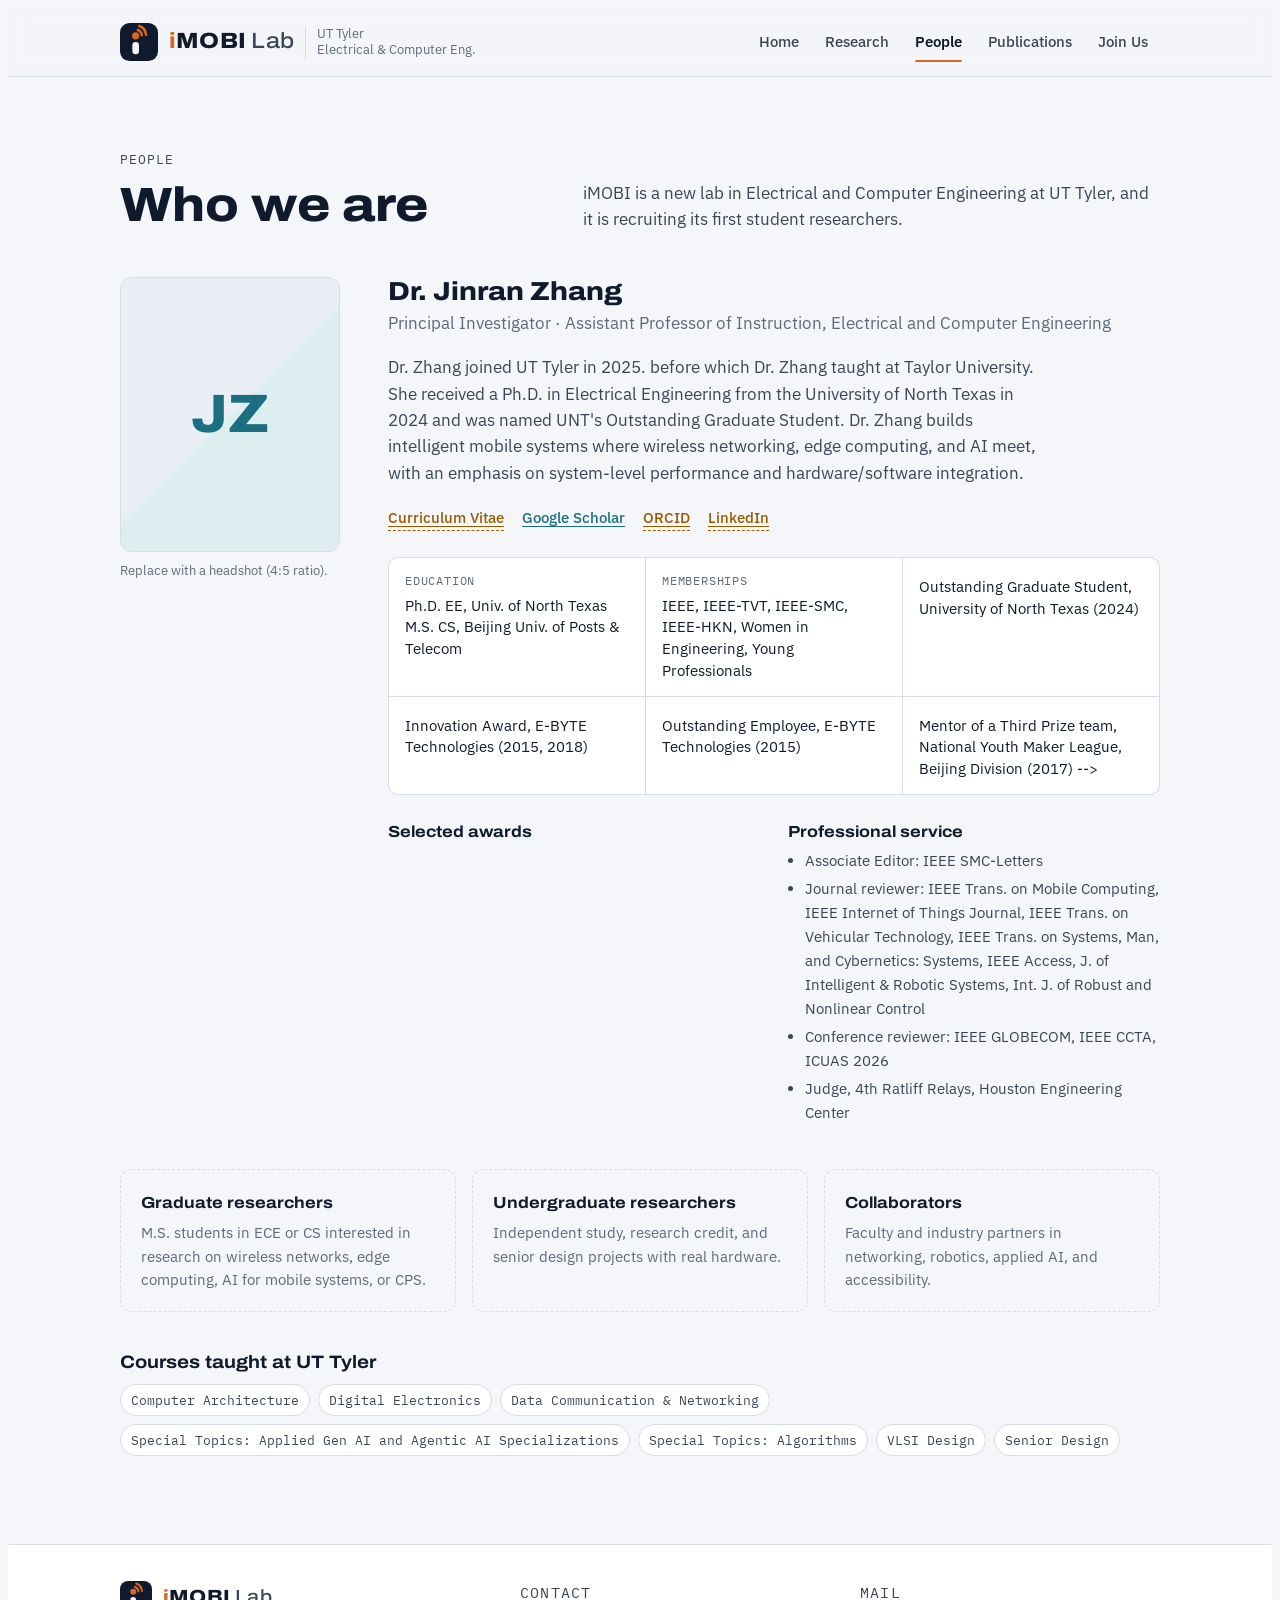
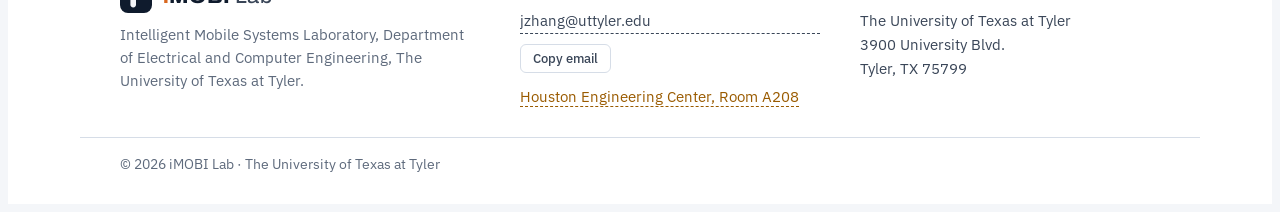
==== people.html @ ccd75426 "Add files via upload Initial, Test V0" ====
<!doctype html>
<html lang="en">
<head>
<meta charset="utf-8">
<meta name="viewport" content="width=device-width, initial-scale=1">
<title>People | iMOBI Lab</title>
<meta name="description" content="Dr. Jinran Zhang and members of iMOBI Lab at UT Tyler.">
<link rel="icon" href="data:image/svg+xml,%3Csvg xmlns=%27http://www.w3.org/2000/svg%27 viewBox=%270 0 40 40%27%3E%3Crect width=%2740%27 height=%2740%27 rx=%2710%27 fill=%27%230F1B2D%27/%3E%3Crect x=%2713%27 y=%2720%27 width=%277%27 height=%2713%27 rx=%273.5%27 fill=%27%23fff%27/%3E%3Ccircle cx=%2716.5%27 cy=%2713.5%27 r=%273.8%27 fill=%27%23D9671F%27/%3E%3Cpath d=%27M18.72 7.39A6.5 6.5 0 0 1 22.98 12.93M20.26 3.16A11 11 0 0 1 27.46 12.54%27 fill=%27none%27 stroke=%27%23D9671F%27 stroke-width=%272.6%27 stroke-linecap=%27round%27/%3E%3C/svg%3E">
<link rel="preconnect" href="https://fonts.googleapis.com">
<link rel="preconnect" href="https://fonts.gstatic.com" crossorigin>
<link rel="stylesheet" href="https://fonts.googleapis.com/css2?family=Archivo:wdth,wght@112,500;112,700;112,800&family=IBM+Plex+Sans:ital,wght@0,400;0,500;0,600;1,400&family=IBM+Plex+Mono:wght@400;500&display=swap">
<link rel="stylesheet" href="assets/style.css">
</head>
<body data-page="people">
<!-- 人员页。文字内容在 content/people.md，修改文字只需编辑那个文件；本文件只负责版式。
     页眉/导航/页脚：assets/site.js    样式：assets/style.css -->
<div id="site-header"></div>
<script src="assets/site.js"></script>

<main data-content="content/people.md">
<section class="page" id="people">
  <div class="wrap">
    <div class="page-head">
      <div><p class="eyebrow">People</p><h1>Who we are</h1></div>
      <div data-md="Intro"></div>
    </div>

    <div class="pi">
      <div>
        <div class="portrait" data-photo aria-label="Portrait"><span data-fm="initials">JZ</span></div>
        <p class="portrait-note">Replace with a headshot (4:5 ratio).</p>
      </div>
      <div>
        <h2 data-fm="name">Dr. Jinran Zhang</h2>
        <p class="role" data-fm="role"></p>
        <div class="bio" data-md="Bio"></div>
        <div class="links" data-links="cv:Curriculum Vitae,scholar:Google Scholar,orcid:ORCID,linkedin:LinkedIn"></div>
        <dl class="facts" data-md="At a glance" data-mode="facts"></dl>
        <div class="honors">
          <div><h3>Selected awards</h3><div data-md="Selected awards"></div></div>
          <div><h3>Professional service</h3><div data-md="Professional service"></div></div>
        </div>
      </div>
    </div>

    <div class="team" aria-label="Open positions" data-md="Open positions" data-mode="seats"></div>

    <div class="teaching">
      <h2>Courses taught at UT Tyler</h2>
      <div class="chips" data-md="Courses taught at UT Tyler" data-mode="chips"></div>
    </div>
  </div>
</section>
</main>

<div id="site-footer"></div>
<script src="assets/vendor/marked.min.js"></script>
<script src="assets/content.js"></script>
</body>
</html>
---- assets/style.css ----
/* ==========================================================
   iMOBI Lab — 全站样式
   修改颜色：改下面 :root 中的变量（浅色）以及两处深色模式变量
   修改字体：改 --display（标题）、--body（正文）、--mono（标签）
   ========================================================== */
:root{
  --bg:#F4F6F9;
  --surface:#FFFFFF;
  --surface-2:#EAEFF5;
  --ink:#0F1B2D;
  --ink-2:#3A4658;
  --muted:#5E6A7C;
  --line:#D6DDE7;
  --accent:#D9671F;
  --accent-ink:#B4520F;
  --accent-soft:#FBE9DC;
  --teal:#1C6F80;
  --teal-soft:#DDEEF1;
  --todo:#9A5B00;
  --display:"Archivo","Helvetica Neue",Arial,sans-serif;
  --body:"IBM Plex Sans",system-ui,-apple-system,"Segoe UI",sans-serif;
  --mono:"IBM Plex Mono",ui-monospace,SFMono-Regular,Menlo,monospace;
  --wrap:1120px;
}
@media (prefers-color-scheme: dark){
  :root:not([data-theme="light"]){
    color-scheme:dark;
    --bg:#0B121C;--surface:#121C29;--surface-2:#182434;--ink:#E7EDF4;--ink-2:#C2CCD8;--muted:#8E9AAB;
    --line:#26344A;--accent:#F08B45;--accent-ink:#F5A56C;--accent-soft:#2E2016;--teal:#5DB7C8;--teal-soft:#13303A;--todo:#E7B75F;
  }
}
:root[data-theme="dark"]{
  color-scheme:dark;
  --bg:#0B121C;--surface:#121C29;--surface-2:#182434;--ink:#E7EDF4;--ink-2:#C2CCD8;--muted:#8E9AAB;
  --line:#26344A;--accent:#F08B45;--accent-ink:#F5A56C;--accent-soft:#2E2016;--teal:#5DB7C8;--teal-soft:#13303A;--todo:#E7B75F;
}
*{box-sizing:border-box}
@media (prefers-reduced-motion: reduce){*{transition:none!important;animation:none!important}}
body{background:var(--bg);color:var(--ink);font-family:var(--body);font-size:16.5px;line-height:1.6;-webkit-font-smoothing:antialiased}
a{color:var(--teal);text-underline-offset:3px}
a:hover{color:var(--accent-ink)}
:focus-visible{outline:2px solid var(--accent);outline-offset:3px;border-radius:3px}
[id]{scroll-margin-top:84px}
#site-header{min-height:69px}
.wrap{max-width:var(--wrap);margin-inline:auto;padding-inline:clamp(16px,4vw,40px)}
h1,h2,h3{font-family:var(--display);font-stretch:112%;text-wrap:balance;line-height:1.12;margin:0}
p{margin:0}
.eyebrow{font-family:var(--mono);font-size:12.5px;letter-spacing:.08em;text-transform:uppercase;color:var(--muted)}
.todo{color:var(--todo);border-bottom:1px dashed currentColor;cursor:help}
.more{font-weight:600;font-size:15px;text-decoration:none;white-space:nowrap}
.more:hover{text-decoration:underline}

/* logo */
.mark{display:block;flex:none}
.mark .m-bg{fill:var(--ink)}
.mark .m-stem{fill:var(--bg)}
.mark .m-dot{fill:var(--accent)}
.mark .m-wave{fill:none;stroke:var(--accent);stroke-width:2.6;stroke-linecap:round}
.word{font-family:var(--display);font-stretch:112%;font-weight:800;letter-spacing:.01em;color:var(--ink)}
.word .i{color:var(--accent)}
.word .lab{font-weight:500;color:var(--ink-2)}

/* header */
header.top{position:sticky;top:env(safe-area-inset-top,0px);z-index:10;background:color-mix(in srgb,var(--bg) 90%,transparent);backdrop-filter:blur(10px);-webkit-backdrop-filter:blur(10px);border-bottom:1px solid var(--line)}
header.top .wrap{display:flex;align-items:center;gap:24px;min-height:68px}
.brand{display:flex;align-items:center;gap:11px;text-decoration:none;flex:none}
.brand .mark{width:38px;height:38px}
.brand .word{font-size:22px}
.brand .sub{font-size:13px;color:var(--muted);line-height:1.25;border-left:1px solid var(--line);padding-left:11px}
nav.tabs{margin-left:auto;display:flex;gap:2px;overflow-x:auto;scrollbar-width:none}
nav.tabs::-webkit-scrollbar{display:none}
nav.tabs a{position:relative;flex:none;font-size:15px;font-weight:500;color:var(--ink-2);text-decoration:none;padding:10px 12px;border-radius:6px}
nav.tabs a:hover{background:var(--surface-2);color:var(--ink)}
nav.tabs a[aria-current="page"]{color:var(--ink);font-weight:600}
nav.tabs a[aria-current="page"]::after{content:"";position:absolute;left:12px;right:12px;bottom:2px;height:2.5px;border-radius:2px;background:var(--accent)}
@media (max-width:820px){
  header.top .wrap{flex-wrap:wrap;gap:4px;padding-block:10px 2px}
  .brand .sub{display:none}
  nav.tabs{margin-left:-12px;width:calc(100% + 12px)}
}

/* pages */
.page{padding-block:clamp(36px,6vw,72px) clamp(48px,7vw,88px)}
.page-head{display:grid;grid-template-columns:minmax(0,1fr) minmax(0,1.4fr);gap:clamp(16px,4vw,56px);align-items:end;margin-bottom:clamp(28px,4vw,44px)}
.page-head h1{font-size:clamp(32px,4.4vw,48px);font-weight:800;margin-top:10px}
.page-head p{color:var(--ink-2);max-width:38em}
@media (max-width:760px){.page-head{grid-template-columns:1fr}}
.home-sec{padding-block:clamp(40px,6vw,64px);border-top:1px solid var(--line)}
.sec-row{display:flex;flex-wrap:wrap;justify-content:space-between;align-items:end;gap:10px 24px;margin-bottom:24px}
.sec-row h2{font-size:clamp(24px,3vw,32px);font-weight:800;margin-top:8px}

/* hero */
.hero{padding-block:clamp(28px,5vw,56px) clamp(40px,6vw,64px)}
.hero-grid{display:grid;grid-template-columns:minmax(0,1fr) minmax(0,1fr);gap:clamp(24px,4vw,48px);align-items:center}
.lockup{display:flex;align-items:center;gap:16px}
.lockup .mark{width:56px;height:56px}
.lockup .word{font-size:clamp(26px,2.8vw,32px);line-height:1}
.lockup .expand{font-family:var(--mono);font-size:12.5px;letter-spacing:.06em;text-transform:uppercase;color:var(--muted);margin-top:6px}
.lockup .expand b{color:var(--accent-ink);font-weight:500}
.hero h1{font-size:clamp(22px,2.2vw,28px);font-weight:700;letter-spacing:0;line-height:1.18;margin-top:26px;max-width:18em}
.hero h1 em{font-style:normal;color:var(--accent)}
.hero .lede{font-size:16.5px;color:var(--ink-2);max-width:36em;margin-top:18px}
.hero .affil{margin-top:20px;font-size:14.5px;color:var(--muted)}
.hero .affil strong{color:var(--ink);font-weight:600}
.cta{display:flex;flex-wrap:wrap;gap:12px;margin-top:26px}
.btn{display:inline-flex;align-items:center;gap:8px;font-weight:600;font-size:15px;text-decoration:none;padding:11px 18px;border-radius:8px;border:1.5px solid var(--ink);color:var(--ink)}
.btn.primary{background:var(--ink);color:var(--bg)}
.btn.primary:hover{background:var(--accent);border-color:var(--accent);color:#fff}
.btn:hover{color:var(--accent-ink);border-color:var(--accent-ink)}
.loop{width:100%;max-width:580px;justify-self:center;display:block}
.loop .track{fill:none;stroke:var(--line);stroke-width:2;stroke-dasharray:3 6}
.loop .arrow{fill:var(--accent)}
.loop .node rect{fill:var(--surface);stroke:var(--line);stroke-width:1.5}
.loop .n-title{font-family:var(--display);font-stretch:112%;font-weight:700;font-size:16.5px;fill:var(--ink)}
.loop .n-sub{font-family:var(--mono);font-size:11px;fill:var(--muted)}
.loop .c-eyebrow{font-family:var(--mono);font-size:10.5px;letter-spacing:.1em;fill:var(--accent-ink)}
.loop .c-title{font-family:var(--display);font-stretch:112%;font-weight:800;font-size:20px;fill:var(--ink)}
.loop .c-sub{font-family:var(--body);font-size:11.5px;fill:var(--muted)}
.loop .core{fill:var(--surface-2)}
@media (max-width:860px){.hero-grid{grid-template-columns:1fr}.loop{max-width:440px}}

/* home: research glance */
.glance{display:grid;grid-template-columns:repeat(4,minmax(0,1fr));gap:16px}
.glance a{display:flex;flex-direction:column;gap:10px;text-decoration:none;color:var(--ink);background:var(--surface);border:1px solid var(--line);border-radius:12px;padding:20px 18px}
.glance a:hover{border-color:var(--accent);color:var(--ink)}
.glance svg{width:34px;height:34px;color:var(--teal)}
.glance b{font-family:var(--display);font-stretch:112%;font-size:16.5px;line-height:1.2}
.glance span{font-size:14.5px;color:var(--ink-2);line-height:1.5}
@media (max-width:1000px){.glance{grid-template-columns:repeat(2,minmax(0,1fr))}}
@media (max-width:600px){
  .glance{grid-template-columns:1fr;gap:10px}
  .glance a{display:grid;grid-template-columns:34px minmax(0,1fr);column-gap:16px;row-gap:2px;padding:16px 18px}
  .glance svg{grid-row:span 2}
}

.split{display:grid;grid-template-columns:minmax(0,1.25fr) minmax(0,1fr);gap:clamp(28px,5vw,64px)}
@media (max-width:860px){.split{grid-template-columns:1fr}}

.q-big{font-size:clamp(22px,2.6vw,30px);font-weight:700;line-height:1.25;max-width:30em;margin-top:8px}
.sec-sub{color:var(--ink-2);margin-top:10px}
.selected{display:grid;grid-template-columns:repeat(3,minmax(0,1fr));gap:28px}
.selected .pub{border-bottom:0;border-top:2px solid var(--line);padding-top:16px}
@media (max-width:860px){.selected{grid-template-columns:1fr;gap:4px}}
.framework{display:flex;flex-wrap:wrap;gap:8px 18px;align-items:center;margin:-8px 0 36px;padding:14px 18px;border-radius:10px;background:var(--surface-2);font-size:14.5px;color:var(--ink-2)}
.framework b{font-family:var(--display);font-stretch:112%;color:var(--ink)}
.framework .flow{font-family:var(--mono);font-size:13px;color:var(--accent-ink)}
/* research page */
.trows{display:grid}
.trow{display:grid;grid-template-columns:minmax(0,.85fr) minmax(0,1.6fr);gap:14px clamp(20px,4vw,56px);padding-block:32px;border-top:1px solid var(--line)}
.trow:first-child{border-top:0;padding-top:0}
.trow .left{display:grid;gap:12px;align-content:start}
.trow svg.ico{width:44px;height:44px;color:var(--teal)}
.trow h2{font-size:clamp(22px,2.4vw,26px);font-weight:800}
.trow .refs{font-family:var(--mono);font-size:12.5px;color:var(--muted)}
.trow .refs a{color:var(--muted)}
.trow .right{display:grid;gap:14px;align-content:start}
.trow .right p{color:var(--ink-2)}
.trow .right p.q{color:var(--ink);font-weight:600;font-size:17px;border-left:3px solid var(--accent);padding-left:14px}
.trow .right p.plat{font-size:14.5px;color:var(--muted)}
.trow .right p.plat span{font-family:var(--mono);font-size:11.5px;letter-spacing:.07em;text-transform:uppercase;margin-right:8px}
.trow ul{margin:0;padding-left:1.1em;color:var(--ink-2);display:grid;gap:5px}
@media (max-width:760px){.trow{grid-template-columns:1fr}}
.tools{margin-top:36px;display:flex;flex-wrap:wrap;gap:8px;align-items:center}
.tools .eyebrow{margin-right:6px}
.chip{font-family:var(--mono);font-size:12.5px;padding:5px 10px;border:1px solid var(--line);border-radius:999px;color:var(--ink-2);background:var(--surface)}

/* people */
.pi{display:grid;grid-template-columns:220px minmax(0,1fr);gap:clamp(24px,4vw,48px);align-items:start}
@media (max-width:760px){.pi{grid-template-columns:1fr}}
.portrait{aspect-ratio:4/5;max-width:220px;width:100%;border-radius:12px;background:linear-gradient(135deg,var(--surface-2) 0 50%,var(--teal-soft) 50% 100%);display:grid;place-items:center;border:1px solid var(--line)}
.portrait span{font-family:var(--display);font-stretch:112%;font-weight:800;font-size:54px;color:var(--teal)}
.portrait-note{font-size:12.5px;color:var(--muted);margin-top:8px}
.pi h2{font-size:26px;font-weight:800}
.pi .role{color:var(--muted);margin-top:4px}
.pi .bio{margin-top:18px;display:grid;gap:14px;color:var(--ink-2);max-width:40em}
.pi .links{margin-top:20px;display:flex;flex-wrap:wrap;gap:8px 18px;font-weight:500;font-size:15px}
.facts{margin-top:26px;display:grid;grid-template-columns:repeat(3,minmax(0,1fr));gap:1px;background:var(--line);border:1px solid var(--line);border-radius:10px;overflow:hidden}
.facts div{background:var(--surface);padding:14px 16px}
.facts dt{font-family:var(--mono);font-size:11.5px;text-transform:uppercase;letter-spacing:.07em;color:var(--muted)}
.facts dd{margin:4px 0 0;font-size:15px;color:var(--ink);line-height:1.45}
@media (max-width:640px){.facts{grid-template-columns:1fr}}
.team{margin-top:44px;display:grid;grid-template-columns:repeat(3,minmax(0,1fr));gap:16px}
@media (max-width:860px){.team{grid-template-columns:1fr}}
.seat{border:1.5px dashed var(--line);border-radius:12px;padding:20px;display:grid;gap:6px}
.seat b{font-family:var(--display);font-stretch:112%;font-size:16px}
.seat span{color:var(--muted);font-size:14.5px}
.honors{margin-top:28px;display:grid;grid-template-columns:repeat(2,minmax(0,1fr));gap:28px}
.honors h3{font-size:16px;font-weight:700;margin-bottom:8px}
.honors ul{margin:0;padding-left:1.1em;display:grid;gap:4px;color:var(--ink-2);font-size:15px}
@media (max-width:640px){.honors{grid-template-columns:1fr}}
.teaching{margin-top:40px}
.teaching h2{font-size:18px;font-weight:700;margin-bottom:12px}
.chips{display:flex;flex-wrap:wrap;gap:8px}

/* publications */
.filters{display:flex;flex-wrap:wrap;gap:8px;margin-bottom:24px}
.filters button{font:500 14px var(--body);padding:7px 14px;border-radius:999px;border:1px solid var(--line);background:var(--surface);color:var(--ink-2);cursor:pointer}
.filters button[aria-pressed="true"]{background:var(--ink);border-color:var(--ink);color:var(--bg)}
.filters button:hover{border-color:var(--ink-2)}
.year{font-family:var(--display);font-stretch:112%;font-weight:800;font-size:15px;color:var(--accent-ink);padding:18px 0 6px;border-bottom:1px solid var(--line)}
.pub{display:grid;grid-template-columns:3.2em minmax(0,1fr) auto;gap:4px 14px;padding:14px 0;border-bottom:1px solid var(--line);align-items:baseline}
.pub .no{font-family:var(--mono);font-size:13px;color:var(--muted)}
.pub .t{font-weight:600;color:var(--ink)}
.pub .a{font-size:15px;color:var(--ink-2)}
.pub .a b{color:var(--ink);font-weight:600}
.pub .v{font-size:14.5px;color:var(--muted);font-style:italic}
.tag{font-family:var(--mono);font-size:11.5px;padding:3px 8px;border-radius:4px;background:var(--surface-2);color:var(--ink-2);white-space:nowrap}
.tag.lead{background:var(--accent-soft);color:var(--accent-ink)}
@media (max-width:640px){.pub{grid-template-columns:2.6em minmax(0,1fr)}.pub .tag{grid-column:2;justify-self:start}}
.patents{margin-top:40px}
.patents h2{font-size:18px;font-weight:700;margin-bottom:6px}
.pubnote{margin-top:18px;font-size:14.5px;color:var(--muted)}
.selected .pub{grid-template-columns:minmax(0,1fr)}
.selected .pub .no{display:none}
.selected .pub .tag{justify-self:start;margin-top:4px}

/* join */
.join{display:grid;grid-template-columns:repeat(3,minmax(0,1fr));gap:20px}
@media (max-width:860px){.join{grid-template-columns:1fr}}
.join article{background:var(--surface);border:1px solid var(--line);border-radius:12px;padding:24px;display:grid;gap:10px;align-content:start}
.join h2{font-size:18px;font-weight:700}
.join p,.join li{color:var(--ink-2);font-size:15.5px}
.join ul{margin:0;padding-left:1.1em;display:grid;gap:4px}
.band{background:var(--ink);color:var(--bg);border-radius:12px;padding:clamp(22px,3vw,32px);display:grid;grid-template-columns:minmax(0,1fr) auto;gap:18px 32px;align-items:center}
.band h2,.band h3{font-size:22px;font-weight:800}
.band p{opacity:.85;margin-top:6px;max-width:46em}
.band code{font-family:var(--mono);font-size:13.5px;background:color-mix(in srgb,var(--bg) 14%,transparent);padding:2px 6px;border-radius:4px}
.band .btn{border-color:var(--bg);color:var(--bg)}
.band .btn:hover{background:var(--accent);border-color:var(--accent);color:#fff}
.join + .band{margin-top:20px}
@media (max-width:760px){.band{grid-template-columns:1fr}}

/* news */
.news{margin:0;padding:0;max-width:820px}
.news li{list-style:none;display:grid;grid-template-columns:7.5em minmax(0,1fr);gap:18px;padding:14px 0;border-bottom:1px solid var(--line)}
.news time{font-family:var(--mono);font-size:13.5px;color:var(--muted);font-variant-numeric:tabular-nums;padding-top:2px}
.news p{color:var(--ink-2)}
.news p b{color:var(--ink);font-weight:600}
@media (max-width:520px){.news li{grid-template-columns:1fr;gap:2px}}
.split .news li{grid-template-columns:1fr;gap:2px}

/* footer */
footer{border-top:1px solid var(--line);background:var(--surface)}
.foot{display:grid;grid-template-columns:1.2fr 1fr 1fr;gap:24px 40px;padding-block:36px 28px}
@media (max-width:760px){.foot{grid-template-columns:1fr}}
.foot .brand .mark{width:32px;height:32px}
.foot .brand .word{font-size:19px}
.foot .tagline{color:var(--muted);font-size:14.5px;margin-top:10px;max-width:24em}
.foot .col{display:grid;gap:4px;align-content:start}
.foot .col p{color:var(--ink-2);font-size:15px}
.copy{font:500 13px var(--body);margin-top:6px;justify-self:start;padding:5px 12px;border-radius:6px;border:1px solid var(--line);background:var(--surface);color:var(--ink-2);cursor:pointer}
.legal{border-top:1px solid var(--line);padding-block:16px 28px;color:var(--muted);font-size:13.5px}

/* content loaded from content/*.md and content/publications.bib */
.portrait img{width:100%;height:100%;object-fit:cover;border-radius:12px;display:block}
.portrait:has(img){background:none}
.honors p{margin:0}
.join article h2{font-size:18px;font-weight:700}
.join article ul,.band ul{margin:0;padding-left:1.1em;display:grid;gap:4px}
.pub .plinks{display:flex;gap:12px;margin-top:4px;font-family:var(--mono);font-size:12.5px}
.load-error{margin-block:20px;padding:14px 18px;border-radius:10px;background:var(--accent-soft);color:var(--ink-2);font-size:15px}
.load-error code{font-family:var(--mono);font-size:13px}
.seat{align-content:start}
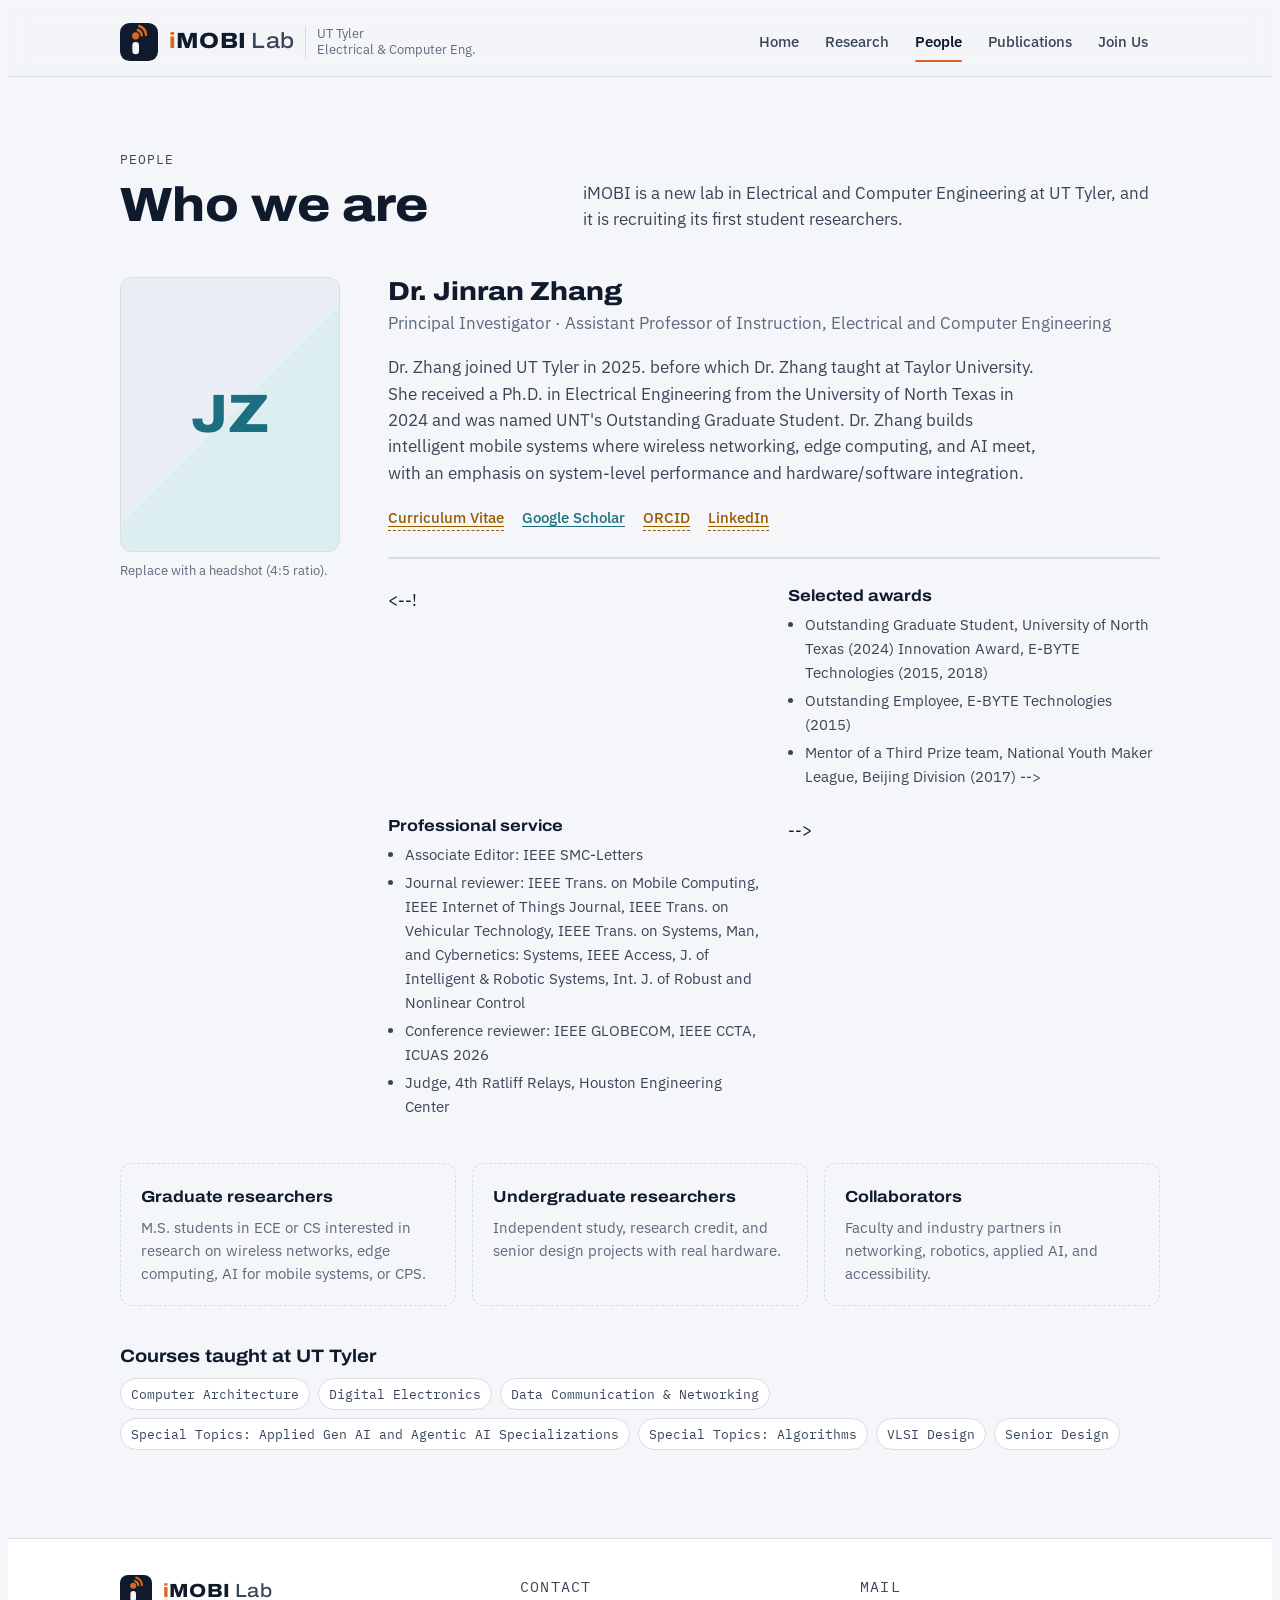
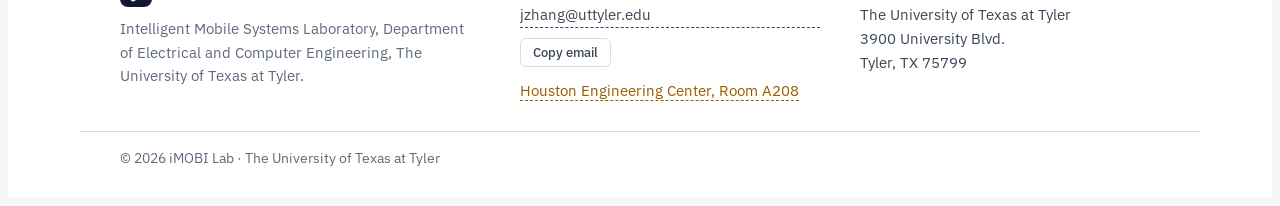
==== commit 889aa71f: "Update people.html" ====
--- a/people.html
+++ b/people.html
@@ -37,8 +37,8 @@
         <div class="links" data-links="cv:Curriculum Vitae,scholar:Google Scholar,orcid:ORCID,linkedin:LinkedIn"></div>
         <dl class="facts" data-md="At a glance" data-mode="facts"></dl>
         <div class="honors">
-          <div><h3>Selected awards</h3><div data-md="Selected awards"></div></div>
-          <div><h3>Professional service</h3><div data-md="Professional service"></div></div>
+          <--! <div><h3>Selected awards</h3><div data-md="Selected awards"></div></div>
+          <div><h3>Professional service</h3><div data-md="Professional service"></div></div> -->
         </div>
       </div>
     </div>
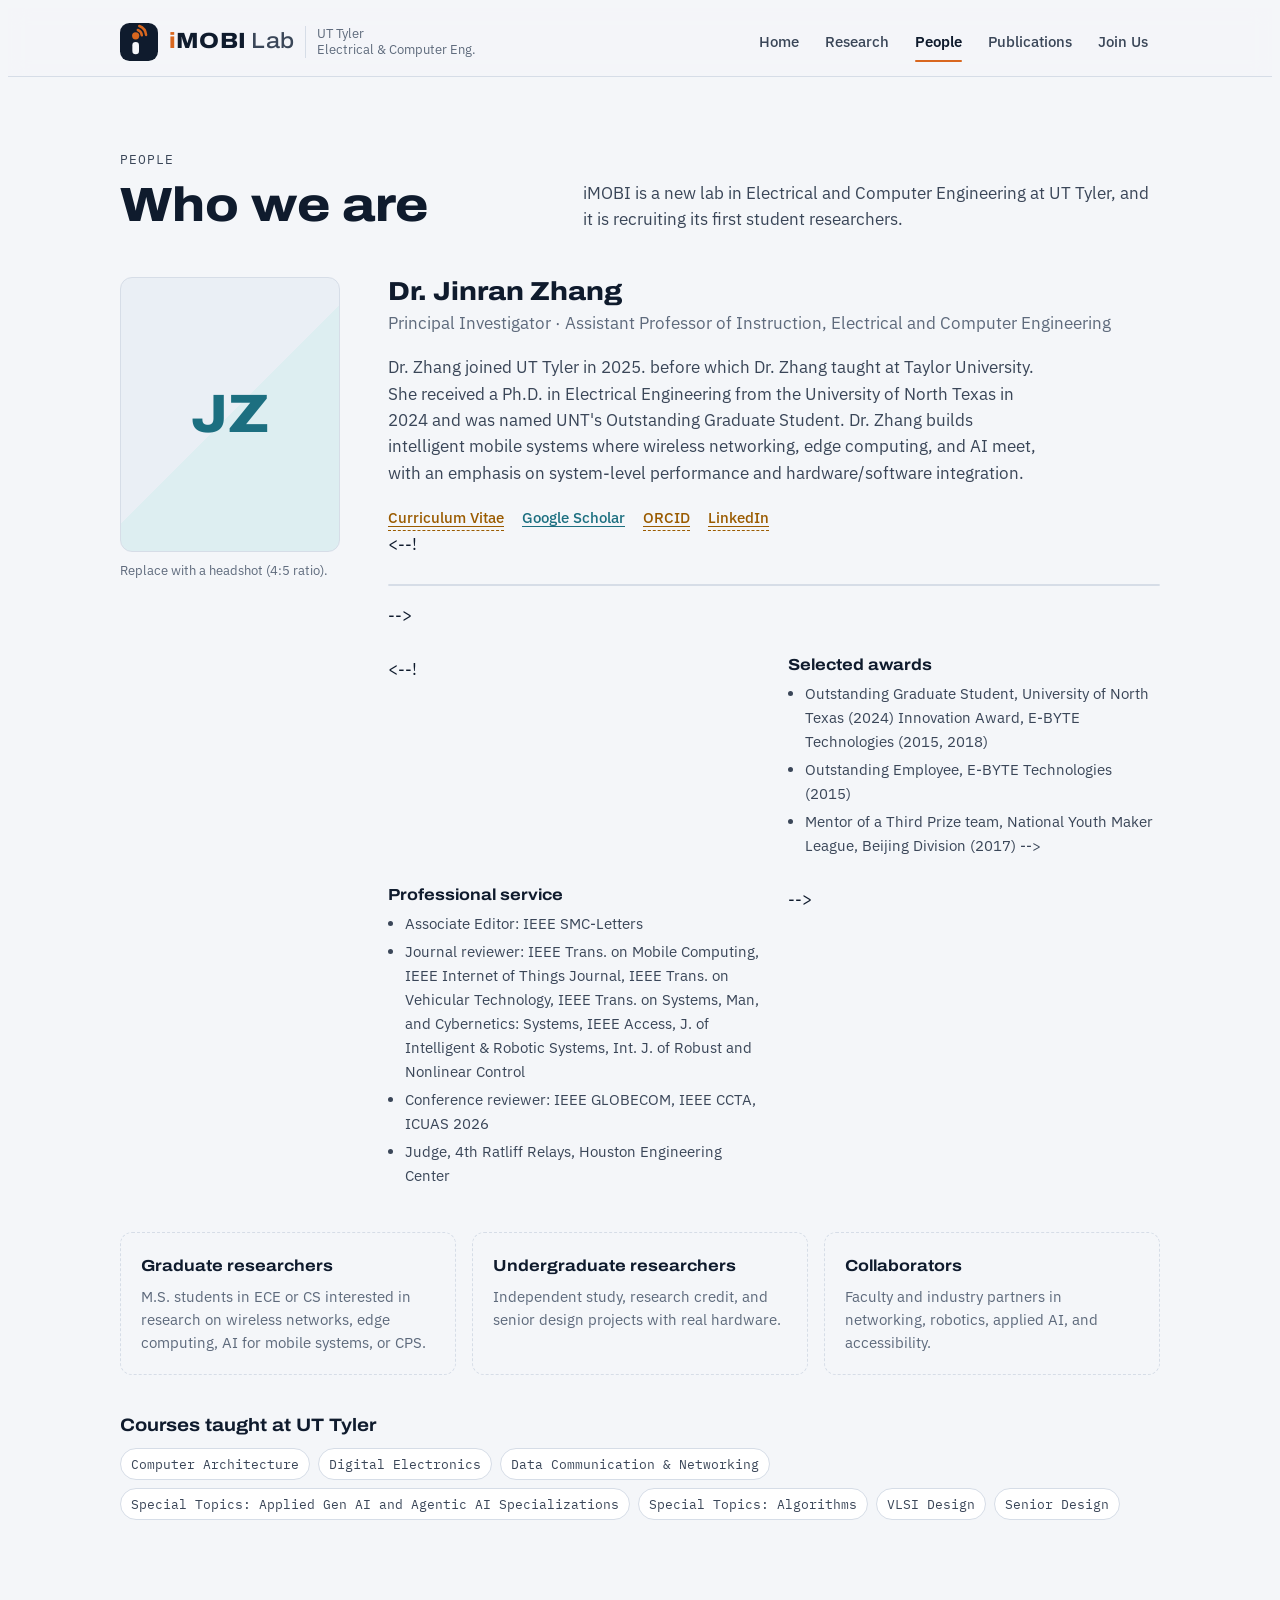
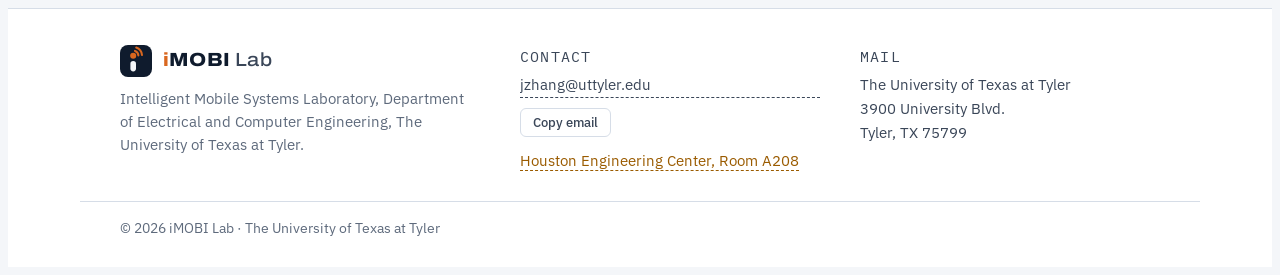
==== commit a2cada1a: "Update people.html" ====
--- a/people.html
+++ b/people.html
@@ -35,7 +35,7 @@
         <p class="role" data-fm="role"></p>
         <div class="bio" data-md="Bio"></div>
         <div class="links" data-links="cv:Curriculum Vitae,scholar:Google Scholar,orcid:ORCID,linkedin:LinkedIn"></div>
-        <dl class="facts" data-md="At a glance" data-mode="facts"></dl>
+        <--! <dl class="facts" data-md="At a glance" data-mode="facts"></dl> -->
         <div class="honors">
           <--! <div><h3>Selected awards</h3><div data-md="Selected awards"></div></div>
           <div><h3>Professional service</h3><div data-md="Professional service"></div></div> -->
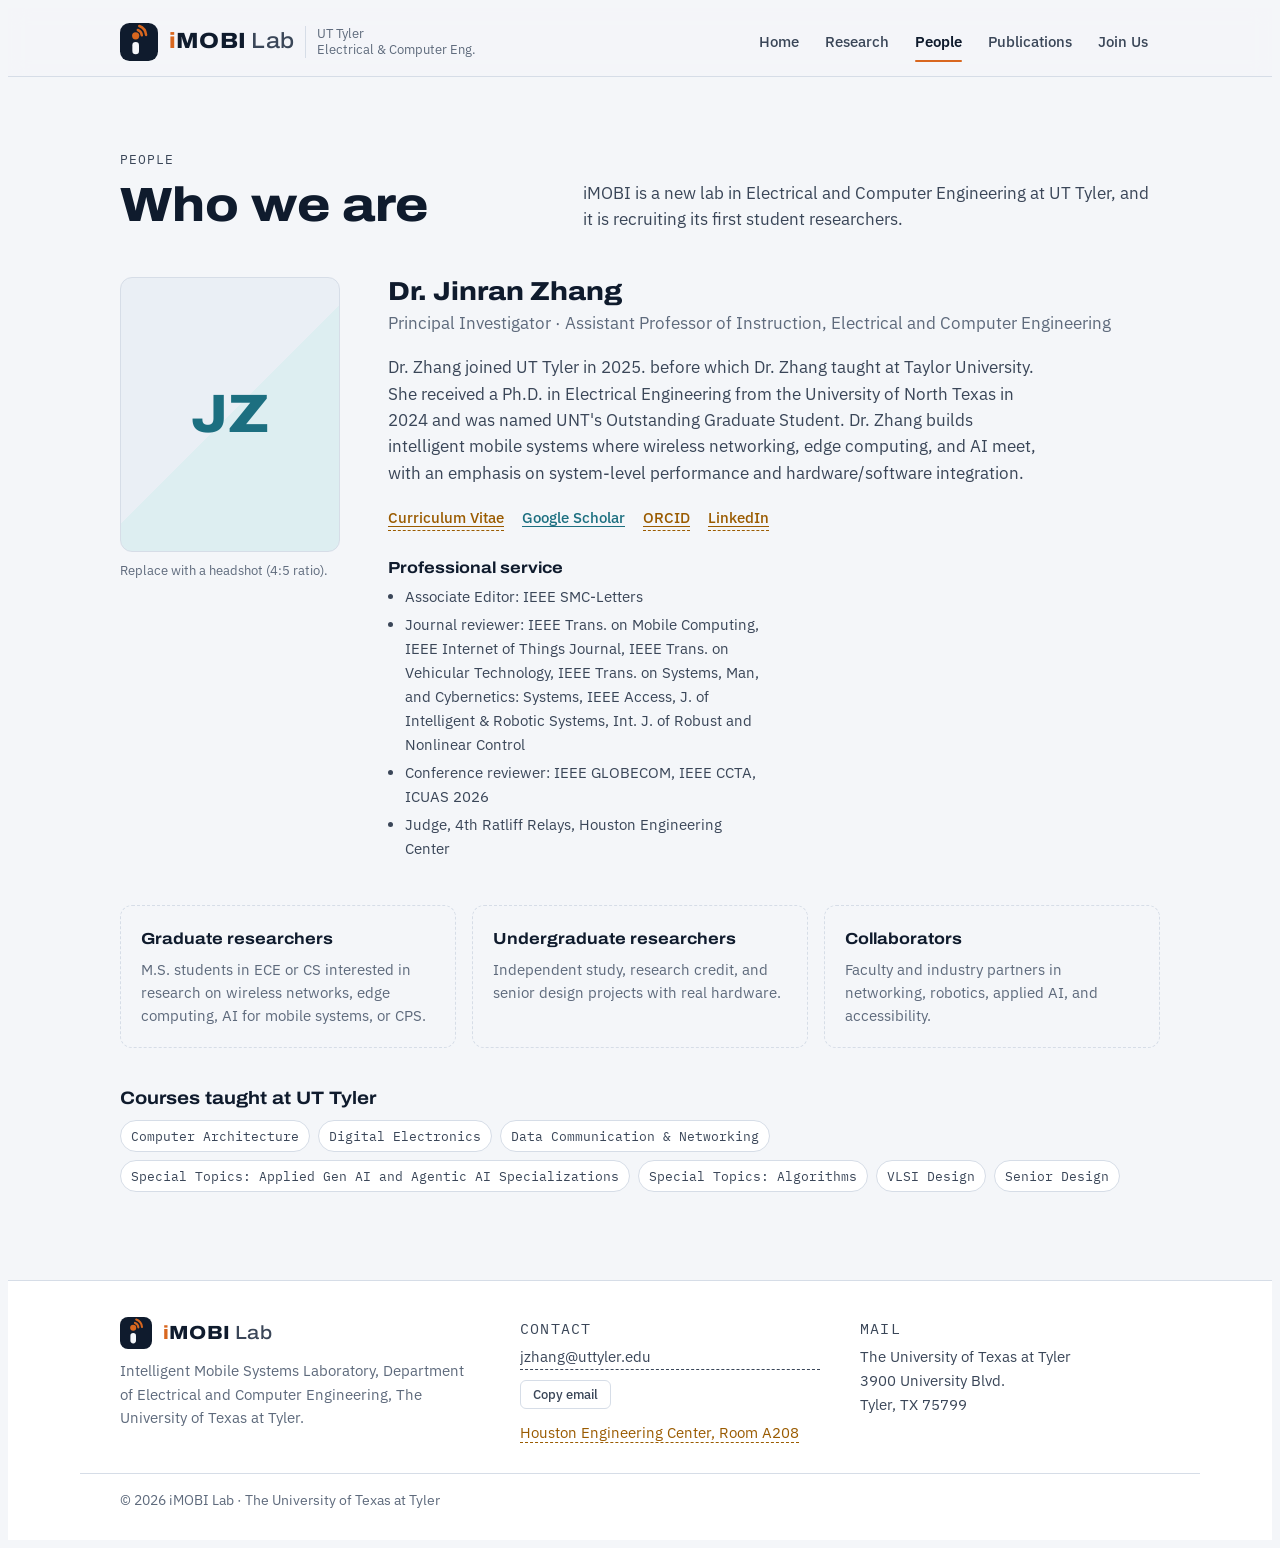
==== commit 67bb1eef: "Update people.html" ====
--- a/people.html
+++ b/people.html
@@ -35,10 +35,10 @@
         <p class="role" data-fm="role"></p>
         <div class="bio" data-md="Bio"></div>
         <div class="links" data-links="cv:Curriculum Vitae,scholar:Google Scholar,orcid:ORCID,linkedin:LinkedIn"></div>
-        <--! <dl class="facts" data-md="At a glance" data-mode="facts"></dl> -->
+        <!-- <dl class="facts" data-md="At a glance" data-mode="facts"></dl> -->
         <div class="honors">
-          <--! <div><h3>Selected awards</h3><div data-md="Selected awards"></div></div>
-          <div><h3>Professional service</h3><div data-md="Professional service"></div></div> -->
+          <!-- <div><h3>Selected awards</h3><div data-md="Selected awards"></div></div>  -->
+          <div><h3>Professional service</h3><div data-md="Professional service"></div></div>
         </div>
       </div>
     </div>
